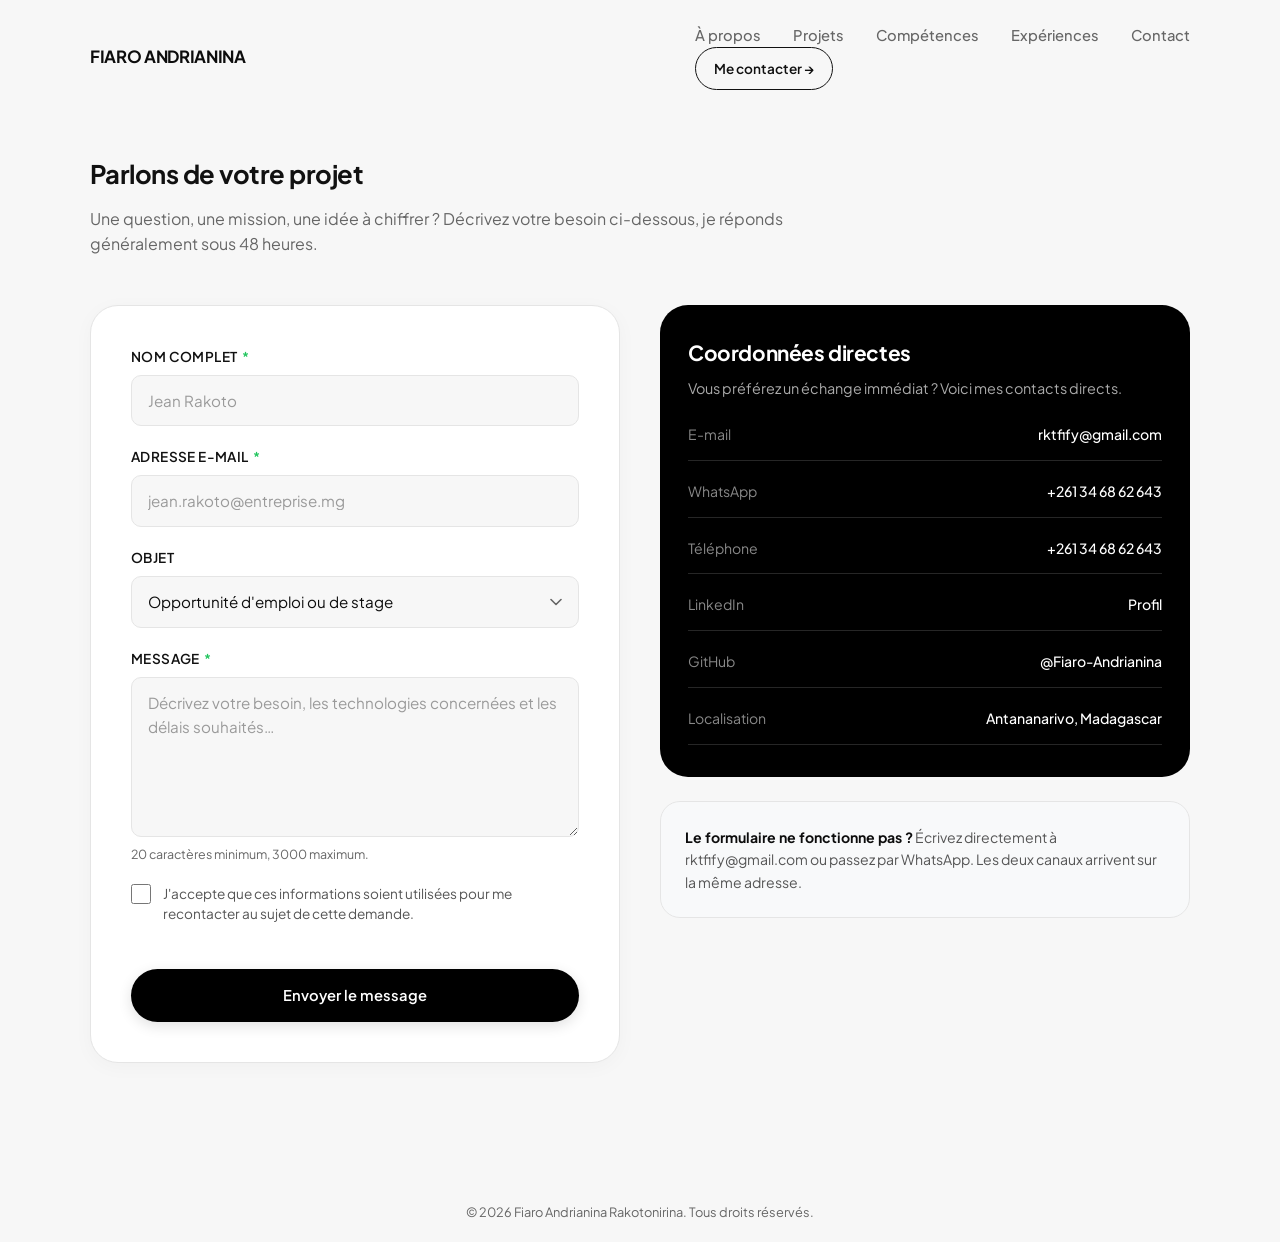
==== contact.html @ 53336804 "amelioration du portfolio le 22 oct 26" ====
<!DOCTYPE html>
<html lang="fr">
<head>
    <meta charset="UTF-8">
    <meta name="viewport" content="width=device-width, initial-scale=1.0">

    <title>Contact — Fiaro Andrianina, Ingénieur Réseau &amp; Développeur Full-Stack</title>
    <meta name="description" content="Contactez Fiaro Andrianina, ingénieur réseau et développeur full-stack à Antananarivo (Madagascar) : formulaire de contact, e-mail, WhatsApp, LinkedIn et GitHub.">
    <link rel="canonical" href="https://fiaro-andrianina.vercel.app/contact.html">
    <meta name="robots" content="index, follow">

    <meta property="og:type" content="website">
    <meta property="og:locale" content="fr_FR">
    <meta property="og:site_name" content="Fiaro Andrianina">
    <meta property="og:title" content="Contact — Fiaro Andrianina">
    <meta property="og:description" content="Formulaire de contact, e-mail, WhatsApp, LinkedIn et GitHub. Ingénieur réseau &amp; développeur full-stack à Antananarivo.">
    <meta property="og:url" content="https://fiaro-andrianina.vercel.app/contact.html">
    <meta property="og:image" content="https://fiaro-andrianina.vercel.app/images/og-image.jpg">
    <meta property="og:image:width" content="1200">
    <meta property="og:image:height" content="630">
    <meta property="og:image:alt" content="Portrait de Fiaro Andrianina, ingénieur réseau et développeur full-stack">

    <meta name="twitter:card" content="summary_large_image">
    <meta name="twitter:title" content="Contact — Fiaro Andrianina">
    <meta name="twitter:description" content="Formulaire de contact, e-mail, WhatsApp, LinkedIn et GitHub.">
    <meta name="twitter:image" content="https://fiaro-andrianina.vercel.app/images/og-image.jpg">

    <meta name="theme-color" content="#F7F7F7">
    <link rel="icon" href="images/favicon.svg" type="image/svg+xml">

    <!-- Polices Google Fonts -->
    <link rel="preconnect" href="https://fonts.googleapis.com">
    <link rel="preconnect" href="https://fonts.gstatic.com" crossorigin>
    <link rel="stylesheet" href="https://fonts.googleapis.com/css2?family=Plus+Jakarta+Sans:wght@300;400;500;600;700;800&display=swap">

    <!-- Fichier CSS principal -->
    <link rel="stylesheet" href="css/main.css">
</head>
<body id="top">

    <a href="#main" class="skip-link">Aller au contenu principal</a>

    <!-- Navigation supérieure -->
    <header class="navbar">
        <a href="index.html" class="nav-brand">FIARO ANDRIANINA</a>

        <button class="nav-toggle" type="button" aria-expanded="false" aria-controls="nav-menu" aria-label="Ouvrir le menu de navigation">
            <span class="nav-toggle-bar" aria-hidden="true"></span>
            <span class="nav-toggle-bar" aria-hidden="true"></span>
        </button>

        <div class="nav-menu" id="nav-menu">
            <nav class="nav-links" aria-label="Navigation principale">
                <a href="index.html#about">À propos</a>
                <a href="index.html#projects">Projets</a>
                <a href="index.html#skills">Compétences</a>
                <a href="index.html#experiences">Expériences</a>
                <a href="contact.html" aria-current="page">Contact</a>
            </nav>
            <a href="contact.html#formulaire" class="nav-cta">Me contacter &rarr;</a>
        </div>
    </header>

    <main id="main">

        <section class="contact-page-section" aria-labelledby="contact-page-title">
            <div class="contact-page-header">
                <h1 class="section-title" id="contact-page-title">Parlons de votre projet</h1>
                <p>
                    Une question, une mission, une idée à chiffrer ? Décrivez votre besoin ci-dessous,
                    je réponds généralement sous 48&nbsp;heures.
                </p>
            </div>

            <div class="contact-layout">
                <!-- Formulaire -->
                <div class="form-card" id="formulaire">
                    <form class="form-grid" id="contact-form" novalidate>
                        <div class="form-row">
                            <label class="form-label" for="field-name">Nom complet <span class="form-required" aria-hidden="true">*</span></label>
                            <input class="form-input" type="text" id="field-name" name="name"
                                   autocomplete="name" required maxlength="100"
                                   placeholder="Jean Rakoto" aria-describedby="error-name">
                            <p class="form-error" id="error-name" role="alert"></p>
                        </div>

                        <div class="form-row">
                            <label class="form-label" for="field-email">Adresse e-mail <span class="form-required" aria-hidden="true">*</span></label>
                            <input class="form-input" type="email" id="field-email" name="email"
                                   autocomplete="email" required maxlength="150"
                                   placeholder="jean.rakoto@entreprise.mg" aria-describedby="error-email">
                            <p class="form-error" id="error-email" role="alert"></p>
                        </div>

                        <div class="form-row">
                            <label class="form-label" for="field-subject">Objet</label>
                            <select class="form-select" id="field-subject" name="subject">
                                <option value="Opportunité d'emploi / stage">Opportunité d'emploi ou de stage</option>
                                <option value="Mission de développement web">Mission de développement web</option>
                                <option value="Infrastructure &amp; administration réseau">Infrastructure &amp; administration réseau</option>
                                <option value="Conseil / audit">Conseil ou audit</option>
                                <option value="Autre demande">Autre demande</option>
                            </select>
                        </div>

                        <div class="form-row">
                            <label class="form-label" for="field-message">Message <span class="form-required" aria-hidden="true">*</span></label>
                            <textarea class="form-textarea" id="field-message" name="message"
                                      required minlength="20" maxlength="3000"
                                      placeholder="Décrivez votre besoin, les technologies concernées et les délais souhaités…"
                                      aria-describedby="hint-message error-message"></textarea>
                            <p class="form-hint" id="hint-message">20 caractères minimum, 3000 maximum.</p>
                            <p class="form-error" id="error-message" role="alert"></p>
                        </div>

                        <!-- Piège à robots : masqué visuellement, jamais rempli par un humain -->
                        <div class="form-honeypot" aria-hidden="true">
                            <label for="field-website">Ne remplissez pas ce champ</label>
                            <input type="text" id="field-website" name="website" tabindex="-1" autocomplete="off">
                        </div>

                        <div>
                            <label class="form-check">
                                <input class="form-check-input" type="checkbox" id="field-consent" name="consent" required>
                                <span class="form-check-label">
                                    J'accepte que ces informations soient utilisées pour me recontacter au sujet de cette demande.
                                </span>
                            </label>
                            <p class="form-error" id="error-consent" role="alert"></p>
                        </div>

                        <div class="form-status form-status-success" id="form-status" role="status" aria-live="polite">
                            <span class="form-status-icon" aria-hidden="true">&check;</span>
                            <span id="form-status-text"></span>
                        </div>

                        <!-- Captcha hCaptcha : charge via web3forms.com/client/script.js.
                             Tant que hCaptcha n'est pas activé dans le tableau de bord
                             Web3Forms, ce widget est purement informatif. -->
                        <div class="form-captcha">
                            <div class="h-captcha" data-captcha="true" data-theme="light" data-lang="fr"></div>
                            <p class="form-error" id="error-captcha" role="alert"></p>
                        </div>

                        <button class="form-submit" type="submit" id="form-submit">
                            <span class="form-spinner" aria-hidden="true"></span>
                            <span id="form-submit-label">Envoyer le message</span>
                        </button>
                    </form>
                </div>

                <!-- Coordonnées -->
                <aside class="contact-aside" aria-label="Autres moyens de contact">
                    <div class="aside-card">
                        <h2>Coordonnées directes</h2>
                        <p>Vous préférez un échange immédiat ? Voici mes contacts directs.</p>

                        <div class="contact-links">
                            <a href="mailto:rktfify@gmail.com" class="contact-item">
                                <span>E-mail</span>
                                <span>rktfify@gmail.com</span>
                            </a>
                            <a href="https://wa.me/261346862643" target="_blank" rel="noopener noreferrer" class="contact-item">
                                <span>WhatsApp</span>
                                <span>+261 34 68 62 643</span>
                            </a>
                            <a href="tel:+261346862643" class="contact-item">
                                <span>Téléphone</span>
                                <span>+261 34 68 62 643</span>
                            </a>
                            <a href="https://www.linkedin.com/in/fiaro-andrianina-rakotonirina" target="_blank" rel="noopener noreferrer" class="contact-item">
                                <span>LinkedIn</span>
                                <span>Profil</span>
                            </a>
                            <a href="https://github.com/Fiaro-Andrianina" target="_blank" rel="noopener noreferrer" class="contact-item">
                                <span>GitHub</span>
                                <span>@Fiaro-Andrianina</span>
                            </a>
                            <div class="contact-item">
                                <span>Localisation</span>
                                <span>Antananarivo, Madagascar</span>
                            </div>
                        </div>
                    </div>

                    <div class="aside-fallback">
                        <strong>Le formulaire ne fonctionne pas ?</strong>
                        Écrivez directement à
                        <a href="mailto:rktfify@gmail.com">rktfify@gmail.com</a> ou passez par WhatsApp.
                        Les deux canaux arrivent sur la même adresse.
                    </div>
                </aside>
            </div>
        </section>
    </main>

    <footer>
        <p>&copy; <span id="year">2026</span> Fiaro Andrianina Rakotonirina. Tous droits réservés.</p>
    </footer>

    <script src="js/main.js" defer></script>
    <script src="js/contact.js" defer></script>
    <script src="https://web3forms.com/client/script.js" async defer></script>
</body>
</html>
---- css/main.css ----
/* Core */
@import 'variables.css';
@import 'base.css';

/* Composants */
@import 'components/nav.css';
@import 'components/hero.css';
@import 'components/about.css';
@import 'components/education.css';
@import 'components/projects.css';
@import 'components/skills.css';
@import 'components/experience.css';
@import 'components/contact.css';
@import 'components/form.css';
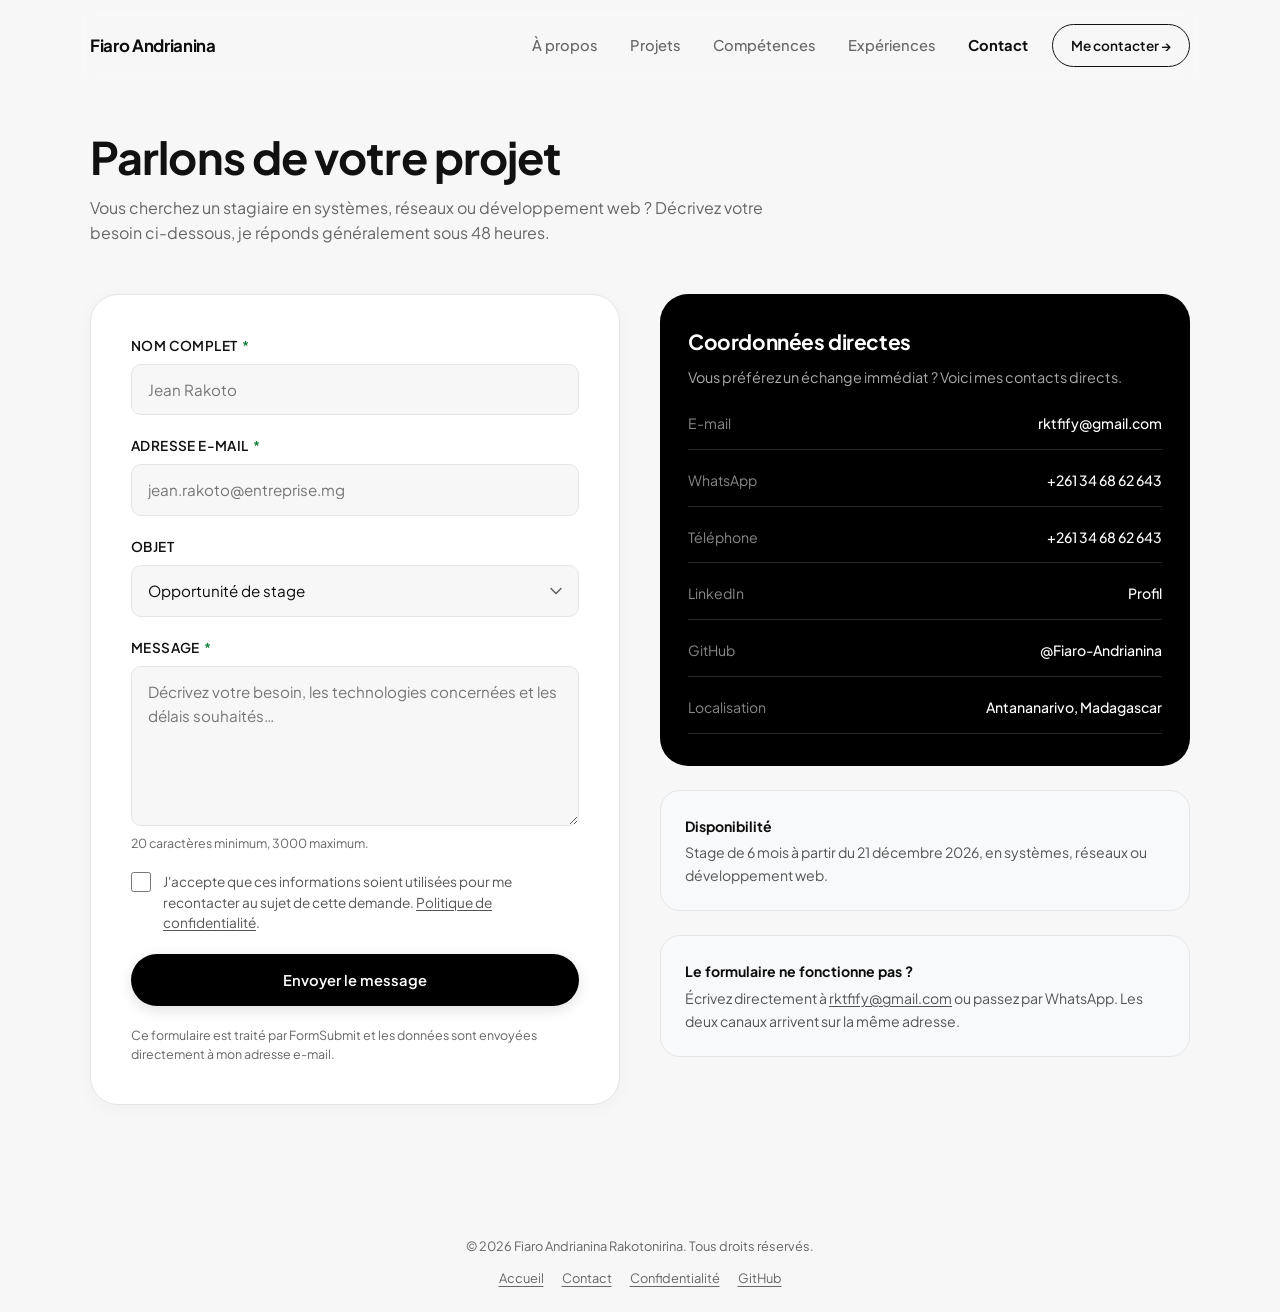
==== commit 6f4b2d9b: "correction des problemes du vendredi 23 oct 26 sur les noms et les url , ainsi que du formulaire" ====
--- a/contact.html
+++ b/contact.html
@@ -4,8 +4,9 @@
     <meta charset="UTF-8">
     <meta name="viewport" content="width=device-width, initial-scale=1.0">
 
-    <title>Contact — Fiaro Andrianina, Ingénieur Réseau &amp; Développeur Full-Stack</title>
-    <meta name="description" content="Contactez Fiaro Andrianina, ingénieur réseau et développeur full-stack à Antananarivo (Madagascar) : formulaire de contact, e-mail, WhatsApp, LinkedIn et GitHub.">
+    <title>Contact — Fiaro Andrianina | Stage, projet ou collaboration</title>
+    <meta name="description" content="Contactez Fiaro Andrianina, étudiant en L3 Systèmes &amp; Réseaux à Antananarivo : formulaire, e-mail, WhatsApp, LinkedIn et GitHub. Disponible pour un stage de 6 mois dès décembre 2026.">
+    <meta name="author" content="Fiaro Andrianina Rakotonirina">
     <link rel="canonical" href="https://fiaro-andrianina.vercel.app/contact.html">
     <meta name="robots" content="index, follow">
 
@@ -13,28 +14,52 @@
     <meta property="og:locale" content="fr_FR">
     <meta property="og:site_name" content="Fiaro Andrianina">
     <meta property="og:title" content="Contact — Fiaro Andrianina">
-    <meta property="og:description" content="Formulaire de contact, e-mail, WhatsApp, LinkedIn et GitHub. Ingénieur réseau &amp; développeur full-stack à Antananarivo.">
+    <meta property="og:description" content="Formulaire, e-mail, WhatsApp, LinkedIn et GitHub. Étudiant en L3 Systèmes &amp; Réseaux, disponible pour un stage de 6 mois dès décembre 2026.">
     <meta property="og:url" content="https://fiaro-andrianina.vercel.app/contact.html">
     <meta property="og:image" content="https://fiaro-andrianina.vercel.app/images/og-image.jpg">
     <meta property="og:image:width" content="1200">
     <meta property="og:image:height" content="630">
-    <meta property="og:image:alt" content="Portrait de Fiaro Andrianina, ingénieur réseau et développeur full-stack">
+    <meta property="og:image:alt" content="Portfolio de Fiaro Andrianina, étudiant en L3 Systèmes &amp; Réseaux">
 
     <meta name="twitter:card" content="summary_large_image">
     <meta name="twitter:title" content="Contact — Fiaro Andrianina">
-    <meta name="twitter:description" content="Formulaire de contact, e-mail, WhatsApp, LinkedIn et GitHub.">
+    <meta name="twitter:description" content="Formulaire, e-mail, WhatsApp, LinkedIn et GitHub. Disponible pour un stage de 6 mois dès décembre 2026.">
     <meta name="twitter:image" content="https://fiaro-andrianina.vercel.app/images/og-image.jpg">
 
     <meta name="theme-color" content="#F7F7F7">
     <link rel="icon" href="images/favicon.svg" type="image/svg+xml">
+    <link rel="apple-touch-icon" href="images/apple-touch-icon.png">
+    <link rel="me" href="https://github.com/Fiaro-Andrianina">
+    <link rel="me" href="https://www.linkedin.com/in/fiaro-andrianina-rakotonirina">
 
     <!-- Polices Google Fonts -->
     <link rel="preconnect" href="https://fonts.googleapis.com">
     <link rel="preconnect" href="https://fonts.gstatic.com" crossorigin>
+    <link rel="preconnect" href="https://formsubmit.co">
     <link rel="stylesheet" href="https://fonts.googleapis.com/css2?family=Plus+Jakarta+Sans:wght@300;400;500;600;700;800&display=swap">
 
-    <!-- Fichier CSS principal -->
-    <link rel="stylesheet" href="css/main.css">
+    <!-- Feuilles de style -->
+    <link rel="stylesheet" href="css/variables.css">
+    <link rel="stylesheet" href="css/base.css">
+    <link rel="stylesheet" href="css/components/nav.css">
+    <link rel="stylesheet" href="css/components/contact.css">
+    <link rel="stylesheet" href="css/components/form.css">
+    <noscript><link rel="stylesheet" href="css/no-js.css"></noscript>
+
+    <script type="application/ld+json">
+    {
+      "@context": "https://schema.org",
+      "@type": "ContactPage",
+      "name": "Contact — Fiaro Andrianina",
+      "url": "https://fiaro-andrianina.vercel.app/contact.html",
+      "about": {
+        "@type": "Person",
+        "name": "Fiaro Andrianina Rakotonirina",
+        "email": "mailto:rktfify@gmail.com",
+        "telephone": "+261346862643"
+      }
+    }
+    </script>
 </head>
 <body id="top">
 
@@ -42,7 +67,7 @@
 
     <!-- Navigation supérieure -->
     <header class="navbar">
-        <a href="index.html" class="nav-brand">FIARO ANDRIANINA</a>
+        <a href="index.html" class="nav-brand">Fiaro Andrianina</a>
 
         <button class="nav-toggle" type="button" aria-expanded="false" aria-controls="nav-menu" aria-label="Ouvrir le menu de navigation">
             <span class="nav-toggle-bar" aria-hidden="true"></span>
@@ -67,7 +92,7 @@
             <div class="contact-page-header">
                 <h1 class="section-title" id="contact-page-title">Parlons de votre projet</h1>
                 <p>
-                    Une question, une mission, une idée à chiffrer ? Décrivez votre besoin ci-dessous,
+                    Vous cherchez un stagiaire en systèmes, réseaux ou développement web ? Décrivez votre besoin ci-dessous,
                     je réponds généralement sous 48&nbsp;heures.
                 </p>
             </div>
@@ -75,7 +100,18 @@
             <div class="contact-layout">
                 <!-- Formulaire -->
                 <div class="form-card" id="formulaire">
-                    <form class="form-grid" id="contact-form" novalidate>
+                    <form class="form-grid"
+                          id="contact-form"
+                          action="https://formsubmit.co/rktfify@gmail.com"
+                          method="POST"
+                          accept-charset="UTF-8">
+
+                        <!-- Configuration FormSubmit -->
+                        <input type="hidden" name="_subject" value="Nouveau message depuis le portfolio">
+                        <input type="hidden" name="_template" value="table">
+                        <input type="hidden" name="_captcha" value="false">
+                        <input type="hidden" name="_next" value="https://fiaro-andrianina.vercel.app/merci.html">
+
                         <div class="form-row">
                             <label class="form-label" for="field-name">Nom complet <span class="form-required" aria-hidden="true">*</span></label>
                             <input class="form-input" type="text" id="field-name" name="name"
@@ -95,10 +131,10 @@
                         <div class="form-row">
                             <label class="form-label" for="field-subject">Objet</label>
                             <select class="form-select" id="field-subject" name="subject">
-                                <option value="Opportunité d'emploi / stage">Opportunité d'emploi ou de stage</option>
+                                <option value="Opportunité de stage">Opportunité de stage</option>
                                 <option value="Mission de développement web">Mission de développement web</option>
-                                <option value="Infrastructure &amp; administration réseau">Infrastructure &amp; administration réseau</option>
-                                <option value="Conseil / audit">Conseil ou audit</option>
+                                <option value="Infrastructure et administration réseau">Infrastructure et administration réseau</option>
+                                <option value="Conseil ou audit">Conseil ou audit</option>
                                 <option value="Autre demande">Autre demande</option>
                             </select>
                         </div>
@@ -116,36 +152,33 @@
                         <!-- Piège à robots : masqué visuellement, jamais rempli par un humain -->
                         <div class="form-honeypot" aria-hidden="true">
                             <label for="field-website">Ne remplissez pas ce champ</label>
-                            <input type="text" id="field-website" name="website" tabindex="-1" autocomplete="off">
+                            <input type="text" id="field-website" name="_honey" tabindex="-1" autocomplete="off">
                         </div>
 
                         <div>
                             <label class="form-check">
-                                <input class="form-check-input" type="checkbox" id="field-consent" name="consent" required>
+                                <input class="form-check-input" type="checkbox" id="field-consent" name="consent" required aria-describedby="error-consent">
                                 <span class="form-check-label">
                                     J'accepte que ces informations soient utilisées pour me recontacter au sujet de cette demande.
+                                    <a href="confidentialite.html" target="_blank" rel="noopener">Politique de confidentialité</a>.
                                 </span>
                             </label>
                             <p class="form-error" id="error-consent" role="alert"></p>
                         </div>
 
-                        <div class="form-status form-status-success" id="form-status" role="status" aria-live="polite">
+                        <div class="form-status form-status-success" id="form-status" role="status" aria-live="polite" aria-atomic="true" tabindex="-1">
                             <span class="form-status-icon" aria-hidden="true">&check;</span>
                             <span id="form-status-text"></span>
-                        </div>
-
-                        <!-- Captcha hCaptcha : charge via web3forms.com/client/script.js.
-                             Tant que hCaptcha n'est pas activé dans le tableau de bord
-                             Web3Forms, ce widget est purement informatif. -->
-                        <div class="form-captcha">
-                            <div class="h-captcha" data-captcha="true" data-theme="light" data-lang="fr"></div>
-                            <p class="form-error" id="error-captcha" role="alert"></p>
                         </div>
 
                         <button class="form-submit" type="submit" id="form-submit">
                             <span class="form-spinner" aria-hidden="true"></span>
                             <span id="form-submit-label">Envoyer le message</span>
                         </button>
+
+                        <p class="form-hint">
+                            Ce formulaire est traité par FormSubmit et les données sont envoyées directement à mon adresse e-mail.
+                        </p>
                     </form>
                 </div>
 
@@ -181,6 +214,11 @@
                                 <span>Antananarivo, Madagascar</span>
                             </div>
                         </div>
+                    </div>
+
+                    <div class="aside-fallback">
+                        <strong>Disponibilité</strong>
+                        Stage de 6 mois à partir du 21 décembre 2026, en systèmes, réseaux ou développement web.
                     </div>
 
                     <div class="aside-fallback">
@@ -196,10 +234,15 @@
 
     <footer>
         <p>&copy; <span id="year">2026</span> Fiaro Andrianina Rakotonirina. Tous droits réservés.</p>
+        <nav class="footer-links" aria-label="Liens de pied de page">
+            <a href="index.html">Accueil</a>
+            <a href="contact.html">Contact</a>
+            <a href="confidentialite.html">Confidentialité</a>
+            <a href="https://github.com/Fiaro-Andrianina" target="_blank" rel="noopener noreferrer">GitHub</a>
+        </nav>
     </footer>
 
     <script src="js/main.js" defer></script>
     <script src="js/contact.js" defer></script>
-    <script src="https://web3forms.com/client/script.js" async defer></script>
 </body>
-</html>+</html>
--- a/css/variables.css
+++ b/css/variables.css
@@ -0,0 +1,63 @@
+/* ==========================================================================
+   CHARTE GRAPHIQUE & VARIABLES GLOBALES
+   ========================================================================== */
+:root {
+  /* Palette neutre et moderne */
+  --color-bg: #F7F7F7;            /* Fond principal très clair */
+  --color-bg-translucent: rgba(247, 247, 247, 0.88);
+  --color-card: #FFFFFF;          /* Surfaces des cartes */
+  --color-text: #0D0D0D;          /* Texte principal sombre */
+  --color-ink: #111111;           /* Variante quasi noire (titres, barres) */
+  --color-ink-hover: #222222;
+  --color-muted: #666666;         /* Texte secondaire */
+  --color-body: #555555;          /* Texte de paragraphe */
+  --color-body-strong: #333333;
+  --color-border: #E5E5E5;        /* Bordures fines */
+  --color-border-hover: #C9C9C9;
+  --color-subtle: #EFEFEF;        /* Fond neutre (placeholders, vignettes) */
+  --color-surface: #F8F9FA;       /* Fond légèrement grisé (carte "à propos") */
+  --color-chip: #F1F3F5;          /* Fond des badges d'outils */
+  --color-chip-border: #E9ECEF;
+  --color-green: #22C55E;         /* Pastille de statut "disponible" */
+  --color-green-strong: #15803D;  /* Astérisque requis, contraste renforcé */
+  --color-white: #FFFFFF;
+
+  /* Sections sombres (carte de contact) */
+  --color-dark: #000000;
+  --color-dark-2: #262626;
+  --color-dark-3: #555555;
+  --color-dark-text: #FFFFFF;
+  --color-dark-muted: #AAAAAA;
+  --color-dark-label: #888888;
+
+  /* États du formulaire */
+  --color-placeholder: #767676;
+  --color-danger: #B91C1C;
+  --color-danger-bg: #FEF2F2;
+  --color-danger-border: #FECACA;
+  --color-success-bg: #ECFDF5;
+  --color-success-border: #A7F3D0;
+  --color-success-text: #065F46;
+  --color-overlay: rgba(0, 0, 0, 0.2);
+
+  /* Typographie épurée */
+  --font-main: 'Plus Jakarta Sans', system-ui, -apple-system, 'Segoe UI', sans-serif;
+
+  /* Conteneurs et formes */
+  --max-width: 1140px;
+  --max-width-hero: 1280px;
+  --section-margin: 0 auto 100px;
+  --navbar-height: 92px;
+  --radius-pill: 9999px;          /* Boutons pilules */
+  --radius-card: 20px;            /* Arrondi des cartes */
+  --radius-lg: 28px;              /* Arrondi de la carte de contact */
+
+  /* Ombres & micro-interactions */
+  --shadow-button: 0 10px 25px -5px rgba(0, 0, 0, 0.2);
+  --shadow-card: 0 4px 20px rgba(0, 0, 0, 0.03);
+  --shadow-hero-btn: 0 4px 14px rgba(0, 0, 0, 0.12);
+  --shadow-hero-btn-hover: 0 6px 20px rgba(0, 0, 0, 0.18);
+  --transition-fast: 0.2s ease;
+  --transition-smooth: 0.3s cubic-bezier(0.16, 1, 0.3, 1);
+  --ease-out-expo: cubic-bezier(0.16, 1, 0.3, 1);
+}
--- a/css/base.css
+++ b/css/base.css
@@ -0,0 +1,215 @@
+/* ==========================================================================
+   RESET & STYLES DE BASE (GLOBAL)
+   ========================================================================== */
+*,
+*::before,
+*::after {
+  box-sizing: border-box;
+  margin: 0;
+  padding: 0;
+}
+
+html {
+  scroll-behavior: smooth;
+  scroll-padding-top: var(--navbar-height);
+  background-color: var(--color-bg);
+  font-size: 100%;
+  -webkit-text-size-adjust: 100%;
+}
+
+body {
+  background-color: var(--color-bg);
+  color: var(--color-text);
+  font-family: var(--font-main);
+  line-height: 1.55;
+  -webkit-font-smoothing: antialiased;
+  -moz-osx-font-smoothing: grayscale;
+  text-rendering: optimizeLegibility;
+  overflow-x: hidden;
+  overflow-x: clip;
+  min-height: 100vh;
+}
+
+/* Verrouille le défilement quand le menu mobile est ouvert */
+body.nav-open {
+  overflow: hidden;
+}
+
+/* --- Traitement des images & médias --- */
+img,
+picture,
+video,
+canvas,
+svg {
+  max-width: 100%;
+  height: auto;
+  display: block;
+}
+
+/* --- Typographie & Liens --- */
+a {
+  color: inherit;
+  text-decoration: none;
+  background-color: transparent;
+}
+
+button,
+input,
+textarea,
+select {
+  font: inherit;
+  color: inherit;
+  border: none;
+  background: none;
+}
+
+/* Le focus n'est jamais supprimé : il est stylé ci-dessous */
+:focus-visible {
+  outline: 2px solid var(--color-ink);
+  outline-offset: 3px;
+  border-radius: 4px;
+}
+
+/* --- Sélection de texte --- */
+::selection {
+  background-color: var(--color-text);
+  color: var(--color-white);
+}
+
+::-moz-selection {
+  background-color: var(--color-text);
+  color: var(--color-white);
+}
+
+/* --- Accessibilité --- */
+.skip-link {
+  position: absolute;
+  top: -100px;
+  left: 16px;
+  z-index: 200;
+  padding: 12px 20px;
+  background-color: var(--color-ink);
+  color: var(--color-white);
+  font-size: 0.9rem;
+  font-weight: 600;
+  border-radius: 0 0 8px 8px;
+  transition: top var(--transition-fast);
+}
+
+.skip-link:focus-visible {
+  top: 0;
+}
+
+.visually-hidden {
+  position: absolute !important;
+  width: 1px;
+  height: 1px;
+  padding: 0;
+  margin: -1px;
+  overflow: hidden;
+  clip: rect(0, 0, 0, 0);
+  white-space: nowrap;
+  border: 0;
+}
+
+/* ==========================================================================
+   APPARITION AU DÉFILEMENT
+   `translate` est utilisé volontairement : c'est une propriété distincte de
+   `transform`, donc elle se compose avec le tilt des cartes au lieu de
+   l'écraser. Sans JavaScript, la classe n'est jamais posée et le contenu
+   reste simplement visible.
+   ========================================================================== */
+.reveal {
+  opacity: 0;
+  translate: 0 24px;
+  transition: opacity 0.8s var(--ease-out-expo), translate 0.8s var(--ease-out-expo);
+}
+
+.reveal.is-revealed {
+  opacity: 1;
+  translate: 0 0;
+}
+
+/* ==========================================================================
+   STRUCTURES & COMPOSANTS RÉUTILISABLES
+   ========================================================================== */
+main > section {
+  max-width: var(--max-width);
+  margin: var(--section-margin);
+  padding: 0 20px;
+}
+
+.section-header {
+  display: flex;
+  justify-content: space-between;
+  align-items: flex-end;
+  gap: 24px;
+  margin-bottom: 40px;
+}
+
+.section-title {
+  font-size: 1.6rem;
+  font-weight: 700;
+  letter-spacing: -0.02em;
+  color: var(--color-ink);
+}
+
+.section-subtitle {
+  color: var(--color-muted);
+  font-size: 0.95rem;
+  margin-top: 6px;
+  max-width: 46ch;
+}
+
+/* ==========================================================================
+   PIED DE PAGE
+   ========================================================================== */
+footer {
+  max-width: var(--max-width);
+  margin: 0 auto;
+  padding: 32px 20px 24px;
+  display: flex;
+  flex-direction: column;
+  align-items: center;
+  gap: 12px;
+  text-align: center;
+  font-size: 0.8rem;
+  color: var(--color-muted);
+}
+
+.footer-links {
+  display: flex;
+  flex-wrap: wrap;
+  justify-content: center;
+  gap: 8px 18px;
+}
+
+.footer-links a {
+  color: var(--color-muted);
+  text-decoration: underline;
+  text-underline-offset: 3px;
+  transition: color var(--transition-fast);
+}
+
+.footer-links a:hover {
+  color: var(--color-ink);
+}
+
+/* ==========================================================================
+   PRÉFÉRENCE : MOUVEMENTS RÉDUITS
+   ========================================================================== */
+@media (prefers-reduced-motion: reduce) {
+  html {
+    scroll-behavior: auto;
+  }
+
+  *,
+  *::before,
+  *::after {
+    animation-duration: 0.01ms !important;
+    animation-delay: 0s !important;
+    animation-iteration-count: 1 !important;
+    transition-duration: 0.01ms !important;
+    transition-delay: 0s !important;
+  }
+}
--- a/css/components/nav.css
+++ b/css/components/nav.css
@@ -0,0 +1,171 @@
+/* ==========================================================================
+   BARRE DE NAVIGATION SUPÉRIEURE
+   ========================================================================== */
+.navbar {
+  max-width: var(--max-width);
+  margin: 0 auto;
+  padding: 24px 20px;
+  display: flex;
+  justify-content: space-between;
+  align-items: center;
+  gap: 24px;
+  position: sticky;
+  top: 0;
+  z-index: 100;
+  background-color: var(--color-bg-translucent);
+  backdrop-filter: blur(10px);
+  -webkit-backdrop-filter: blur(10px);
+}
+
+.nav-brand {
+  font-weight: 700;
+  font-size: 1.05rem;
+  letter-spacing: -0.02em;
+  color: var(--color-text);
+  white-space: nowrap;
+}
+
+/* --- Conteneur desktop : liens + CTA sur une seule ligne --- */
+.nav-menu {
+  display: flex;
+  align-items: center;
+  gap: 24px;
+}
+
+/* --- Bouton burger (masqué sur desktop) --- */
+.nav-toggle {
+  display: none;
+  flex-direction: column;
+  justify-content: center;
+  gap: 6px;
+  width: 44px;
+  height: 44px;
+  padding: 0 10px;
+  margin-right: -10px;
+  cursor: pointer;
+  border-radius: 8px;
+}
+
+.nav-toggle-bar {
+  display: block;
+  width: 100%;
+  height: 2px;
+  background-color: var(--color-ink);
+  border-radius: 2px;
+  transition: transform var(--transition-smooth), opacity var(--transition-fast);
+}
+
+.nav-toggle[aria-expanded="true"] .nav-toggle-bar:first-child {
+  transform: translateY(4px) rotate(45deg);
+}
+
+.nav-toggle[aria-expanded="true"] .nav-toggle-bar:last-child {
+  transform: translateY(-4px) rotate(-45deg);
+}
+
+/* --- Liens --- */
+.nav-links {
+  display: flex;
+  gap: 32px;
+  align-items: center;
+}
+
+.nav-links a {
+  color: var(--color-muted);
+  font-size: 0.92rem;
+  font-weight: 500;
+  transition: color var(--transition-fast);
+}
+
+.nav-links a:hover,
+.nav-links a[aria-current="page"] {
+  color: var(--color-text);
+}
+
+.nav-links a[aria-current="page"] {
+  font-weight: 700;
+}
+
+.nav-cta {
+  display: inline-flex;
+  align-items: center;
+  padding: 10px 18px;
+  border: 1px solid var(--color-ink);
+  border-radius: var(--radius-pill);
+  font-size: 0.85rem;
+  font-weight: 600;
+  color: var(--color-ink);
+  white-space: nowrap;
+  transition: background-color var(--transition-fast), color var(--transition-fast);
+}
+
+.nav-cta:hover {
+  background-color: var(--color-ink);
+  color: var(--color-white);
+}
+
+/* ==========================================================================
+   RESPONSIVE MOBILE — MENU PLEIN ÉCRAN
+   ========================================================================== */
+@media (max-width: 900px) {
+  /* Hauteur réelle de la barre en mode réduit : 14px*2 de marge + 44px de burger */
+  :root {
+    --navbar-height: 72px;
+  }
+
+  .navbar {
+    padding: 14px 20px;
+  }
+
+  .nav-toggle {
+    display: flex;
+  }
+
+  .nav-menu {
+    position: fixed;
+    top: var(--navbar-height);
+    left: 0;
+    right: 0;
+    bottom: 0;
+    z-index: 99;
+    display: flex;
+    flex-direction: column;
+    align-items: stretch;
+    justify-content: flex-start;
+    gap: 32px;
+    padding: 40px 24px;
+    overflow-y: auto;
+    overscroll-behavior: contain;
+    background-color: var(--color-bg);
+    opacity: 0;
+    visibility: hidden;
+    transform: translateY(-8px);
+    transition: opacity var(--transition-smooth), transform var(--transition-smooth), visibility 0s linear 0.3s;
+  }
+
+  .nav-menu.is-open {
+    opacity: 1;
+    visibility: visible;
+    transform: translateY(0);
+    transition-delay: 0s;
+  }
+
+  .nav-links {
+    flex-direction: column;
+    align-items: flex-start;
+    gap: 8px;
+  }
+
+  .nav-links a {
+    font-size: 1.4rem;
+    font-weight: 700;
+    letter-spacing: -0.02em;
+    padding: 10px 0;
+  }
+
+  .nav-cta {
+    justify-content: center;
+    padding: 14px 24px;
+    font-size: 0.95rem;
+  }
+}
--- a/css/components/contact.css
+++ b/css/components/contact.css
@@ -0,0 +1,133 @@
+/* ==========================================================================
+   SECTION CONTACT
+   ========================================================================== */
+.contact-section {
+  max-width: var(--max-width);
+  margin: 0 auto 40px;
+  padding: 0 20px;
+}
+
+/* --- Carte sombre de contact --- */
+.contact-card {
+  background-color: var(--color-dark);
+  color: var(--color-dark-text);
+  border-radius: var(--radius-lg);
+  padding: 60px 40px;
+  display: grid;
+  grid-template-columns: 1fr 1fr;
+  gap: 40px;
+}
+
+.contact-cta h2 {
+  font-size: clamp(1.8rem, 3vw, 2.4rem);
+  font-weight: 700;
+  line-height: 1.2;
+  margin-bottom: 12px;
+  letter-spacing: -0.02em;
+}
+
+.contact-cta p {
+  color: var(--color-dark-muted);
+  font-size: 0.95rem;
+  line-height: 1.6;
+  margin-bottom: 28px;
+}
+
+/* --- Lien vers le formulaire de contact --- */
+.contact-form-link {
+  display: inline-flex;
+  align-items: center;
+  gap: 8px;
+  padding: 13px 26px;
+  border: 1px solid var(--color-dark-3);
+  border-radius: var(--radius-pill);
+  font-size: 0.88rem;
+  font-weight: 600;
+  color: var(--color-dark-text);
+  transition: background-color var(--transition-fast), color var(--transition-fast), border-color var(--transition-fast);
+}
+
+.contact-form-link:hover {
+  background-color: var(--color-dark-text);
+  border-color: var(--color-dark-text);
+  color: var(--color-dark);
+}
+
+/* --- Liens & coordonnées --- */
+.contact-links {
+  display: flex;
+  flex-direction: column;
+  gap: 20px;
+  justify-content: center;
+}
+
+.contact-item {
+  display: flex;
+  justify-content: space-between;
+  align-items: center;
+  gap: 20px;
+  border-bottom: 1px solid var(--color-dark-2);
+  padding-bottom: 14px;
+  font-size: 0.95rem;
+  transition: border-color var(--transition-fast);
+}
+
+.contact-item span:first-child {
+  color: var(--color-dark-label);
+  font-size: 0.88rem;
+}
+
+.contact-item span:last-child {
+  color: var(--color-dark-text);
+  font-weight: 500;
+  text-align: right;
+  transition: transform var(--transition-fast);
+}
+
+a.contact-item:hover {
+  border-color: var(--color-dark-3);
+}
+
+a.contact-item:hover span:last-child {
+  transform: translateX(4px);
+}
+
+/* Focus visible lisible sur fond noir */
+.contact-card :focus-visible {
+  outline-color: var(--color-dark-text);
+}
+
+/* ==========================================================================
+   RESPONSIVE (MOBILE & TABLETTE)
+   ========================================================================== */
+@media (max-width: 900px) {
+  .contact-card {
+    grid-template-columns: 1fr;
+    padding: 36px 24px;
+    gap: 32px;
+  }
+
+  .contact-cta h2 {
+    font-size: 1.8rem;
+  }
+}
+
+@media (max-width: 480px) {
+  .contact-item {
+    flex-direction: column;
+    align-items: flex-start;
+    gap: 4px;
+  }
+
+  .contact-item span:last-child {
+    text-align: left;
+  }
+
+  .aside-card .contact-item {
+    gap: 4px;
+  }
+
+  a.contact-item:hover span:last-child {
+    transform: none;
+  }
+}
--- a/css/components/form.css
+++ b/css/components/form.css
@@ -0,0 +1,365 @@
+/* ==========================================================================
+   PAGE DE CONTACT — FORMULAIRE
+   ========================================================================== */
+.contact-page-section {
+  max-width: var(--max-width);
+  margin: 40px auto 100px;
+  padding: 0 20px;
+}
+
+.contact-page-header {
+  margin-bottom: 48px;
+  max-width: 60ch;
+}
+
+.contact-page-header .section-title {
+  font-size: clamp(2rem, 4vw, 2.8rem);
+  line-height: 1.15;
+}
+
+.contact-page-header p {
+  color: var(--color-muted);
+  font-size: 1rem;
+  margin-top: 12px;
+  line-height: 1.6;
+}
+
+.contact-layout {
+  display: grid;
+  grid-template-columns: 1fr 1fr;
+  gap: 40px;
+  align-items: start;
+}
+
+/* --- Colonne formulaire --- */
+.form-card {
+  background-color: var(--color-card);
+  border: 1px solid var(--color-border);
+  border-radius: var(--radius-lg);
+  padding: 40px;
+  box-shadow: var(--shadow-card);
+}
+
+.form-grid {
+  display: flex;
+  flex-direction: column;
+  gap: 20px;
+}
+
+.form-row {
+  display: flex;
+  flex-direction: column;
+  gap: 8px;
+}
+
+.form-label {
+  font-size: 0.85rem;
+  font-weight: 600;
+  letter-spacing: 0.03em;
+  color: var(--color-ink);
+  text-transform: uppercase;
+}
+
+.form-label .form-required {
+  color: var(--color-green-strong);
+  margin-left: 2px;
+}
+
+.form-input,
+.form-select,
+.form-textarea {
+  width: 100%;
+  padding: 13px 16px;
+  font-size: 0.95rem;
+  font-family: inherit;
+  color: var(--color-text);
+  background-color: var(--color-bg);
+  border: 1px solid var(--color-border);
+  border-radius: 10px;
+  transition: border-color var(--transition-fast), background-color var(--transition-fast);
+  appearance: none;
+}
+
+.form-select {
+  background-image: url("data:image/svg+xml;charset=utf-8,%3Csvg xmlns='http://www.w3.org/2000/svg' viewBox='0 0 12 8'%3E%3Cpath d='M1 1.5 6 6.5l5-5' fill='none' stroke='%23666666' stroke-width='1.6' stroke-linecap='round' stroke-linejoin='round'/%3E%3C/svg%3E");
+  background-repeat: no-repeat;
+  background-position: right 16px center;
+  background-size: 12px;
+  padding-right: 44px;
+  cursor: pointer;
+}
+
+.form-textarea {
+  resize: vertical;
+  min-height: 160px;
+  line-height: 1.6;
+}
+
+.form-input::placeholder,
+.form-textarea::placeholder {
+  color: var(--color-placeholder);
+}
+
+.form-input:hover,
+.form-select:hover,
+.form-textarea:hover {
+  border-color: var(--color-border-hover);
+}
+
+.form-input:focus-visible,
+.form-select:focus-visible,
+.form-textarea:focus-visible {
+  background-color: var(--color-card);
+}
+
+.form-input[aria-invalid="true"],
+.form-textarea[aria-invalid="true"],
+.form-select[aria-invalid="true"] {
+  border-color: var(--color-danger);
+}
+
+.form-hint {
+  font-size: 0.78rem;
+  color: var(--color-muted);
+  line-height: 1.5;
+}
+
+/* --- Erreur de champ --- */
+.form-error {
+  display: none;
+  font-size: 0.8rem;
+  font-weight: 500;
+  color: var(--color-danger);
+}
+
+.form-error.is-visible {
+  display: block;
+}
+
+.form-check + .form-error {
+  margin-top: 6px;
+}
+
+/* --- Case à cocher (consentement) --- */
+.form-check {
+  display: flex;
+  align-items: flex-start;
+  gap: 12px;
+  cursor: pointer;
+}
+
+.form-check-input {
+  flex-shrink: 0;
+  width: 20px;
+  height: 20px;
+  margin: 0;
+  appearance: auto;
+  -webkit-appearance: checkbox;
+  background-color: initial;
+  accent-color: var(--color-ink);
+  cursor: pointer;
+}
+
+.form-check-label {
+  font-size: 0.85rem;
+  color: var(--color-body);
+  line-height: 1.5;
+}
+
+.form-check-label a {
+  text-decoration: underline;
+  text-underline-offset: 2px;
+}
+
+/* --- Piège à robots : invisible pour les humains, visible pour les robots --- */
+.form-honeypot {
+  position: absolute !important;
+  width: 1px;
+  height: 1px;
+  padding: 0;
+  margin: -1px;
+  overflow: hidden;
+  clip: rect(0, 0, 0, 0);
+  white-space: nowrap;
+  border: 0;
+}
+
+/* --- Bouton d'envoi --- */
+.form-submit {
+  display: inline-flex;
+  align-items: center;
+  justify-content: center;
+  gap: 10px;
+  width: 100%;
+  padding: 15px 28px;
+  background-color: var(--color-dark);
+  color: var(--color-dark-text);
+  border-radius: var(--radius-pill);
+  font-size: 0.92rem;
+  font-weight: 600;
+  cursor: pointer;
+  transition: transform 0.2s ease, background-color 0.2s ease, box-shadow 0.2s ease, opacity 0.2s ease;
+  box-shadow: var(--shadow-hero-btn);
+}
+
+.form-submit:hover:not(:disabled) {
+  background-color: var(--color-ink-hover);
+  transform: translateY(-2px);
+}
+
+.form-submit:disabled {
+  opacity: 0.55;
+  cursor: not-allowed;
+  transform: none;
+}
+
+.form-spinner {
+  width: 16px;
+  height: 16px;
+  border: 2px solid rgba(255, 255, 255, 0.35);
+  border-top-color: var(--color-white);
+  border-radius: 50%;
+  display: none;
+  animation: form-spin 0.7s linear infinite;
+}
+
+.form-submit.is-loading .form-spinner {
+  display: block;
+}
+
+@keyframes form-spin {
+  to {
+    transform: rotate(360deg);
+  }
+}
+
+/* --- Message de retour --- */
+.form-status {
+  display: none;
+  gap: 12px;
+  padding: 16px 18px;
+  border-radius: 12px;
+  font-size: 0.9rem;
+  line-height: 1.55;
+}
+
+.form-status.is-visible {
+  display: flex;
+}
+
+.form-status:focus-visible {
+  outline: 2px solid var(--color-ink);
+  outline-offset: 3px;
+}
+
+.form-status-success {
+  background-color: var(--color-success-bg);
+  border: 1px solid var(--color-success-border);
+  color: var(--color-success-text);
+}
+
+.form-status-error {
+  background-color: var(--color-danger-bg);
+  border: 1px solid var(--color-danger-border);
+  color: var(--color-danger);
+}
+
+.form-status-icon {
+  flex-shrink: 0;
+  font-weight: 700;
+}
+
+/* --- Colonne coordonnées --- */
+.contact-aside {
+  display: flex;
+  flex-direction: column;
+  gap: 24px;
+  position: sticky;
+  top: calc(var(--navbar-height) + 24px);
+}
+
+.aside-card {
+  background-color: var(--color-dark);
+  color: var(--color-dark-text);
+  border-radius: var(--radius-lg);
+  padding: 32px 28px;
+}
+
+.aside-card h2 {
+  font-size: 1.3rem;
+  font-weight: 700;
+  letter-spacing: -0.02em;
+  margin-bottom: 8px;
+}
+
+.aside-card > p {
+  color: var(--color-dark-muted);
+  font-size: 0.9rem;
+  line-height: 1.6;
+  margin-bottom: 24px;
+}
+
+.aside-card .contact-item {
+  font-size: 0.9rem;
+  gap: 16px;
+}
+
+.aside-card .contact-item span:last-child {
+  font-size: 0.88rem;
+  word-break: break-word;
+}
+
+.aside-card :focus-visible {
+  outline-color: var(--color-dark-text);
+}
+
+/* --- Encart alternative --- */
+.aside-fallback {
+  padding: 24px;
+  background-color: var(--color-surface);
+  border: 1px solid var(--color-border);
+  border-radius: var(--radius-card);
+  font-size: 0.88rem;
+  color: var(--color-body);
+  line-height: 1.6;
+}
+
+.aside-fallback strong {
+  display: block;
+  color: var(--color-text);
+  margin-bottom: 4px;
+}
+
+.aside-fallback a {
+  text-decoration: underline;
+  text-underline-offset: 2px;
+}
+
+/* ==========================================================================
+   RESPONSIVE
+   ========================================================================== */
+@media (max-width: 900px) {
+  .contact-layout {
+    grid-template-columns: 1fr;
+    gap: 32px;
+  }
+
+  .contact-aside {
+    position: static;
+  }
+}
+
+@media (max-width: 480px) {
+  .contact-page-section {
+    margin-top: 20px;
+    margin-bottom: 60px;
+  }
+
+  .form-card {
+    padding: 26px 20px;
+  }
+
+  .aside-card {
+    padding: 26px 20px;
+  }
+}
--- a/css/no-js.css
+++ b/css/no-js.css
@@ -0,0 +1,82 @@
+/* ==========================================================================
+   REPLIS SANS JAVASCRIPT
+   Ce fichier n'est chargé que via <noscript> : il ne s'applique donc que
+   lorsque JavaScript est désactivé.
+   ========================================================================== */
+
+/* Navigation toujours visible et utilisable */
+.nav-toggle {
+  display: none !important;
+}
+
+.nav-menu {
+  position: static !important;
+  display: flex !important;
+  flex-direction: row !important;
+  align-items: center !important;
+  gap: 24px !important;
+  padding: 0 !important;
+  background: transparent !important;
+  opacity: 1 !important;
+  visibility: visible !important;
+  transform: none !important;
+}
+
+.nav-links {
+  flex-direction: row !important;
+  align-items: center !important;
+  gap: 24px !important;
+}
+
+.nav-links a {
+  font-size: 0.92rem !important;
+  font-weight: 500 !important;
+  padding: 0 !important;
+}
+
+/* Le texte « À propos » est intégralement visible */
+.about-text-wrapper {
+  max-height: none !important;
+  overflow: visible !important;
+}
+
+.about-text-wrapper::after,
+.about-toggle-btn {
+  display: none !important;
+}
+
+/* Aucune animation d'apparition ne doit masquer le contenu */
+.reveal {
+  opacity: 1 !important;
+  translate: none !important;
+}
+
+@media (max-width: 900px) {
+  .navbar {
+    flex-wrap: wrap;
+  }
+
+  .nav-menu {
+    flex-direction: column !important;
+    align-items: flex-start !important;
+    gap: 16px !important;
+    width: 100%;
+    padding-top: 16px !important;
+  }
+
+  .nav-links {
+    flex-direction: column !important;
+    align-items: flex-start !important;
+    gap: 4px !important;
+  }
+
+  .nav-links a {
+    font-size: 1.05rem !important;
+    padding: 6px 0 !important;
+  }
+
+  .nav-cta {
+    width: 100%;
+    justify-content: center;
+  }
+}
